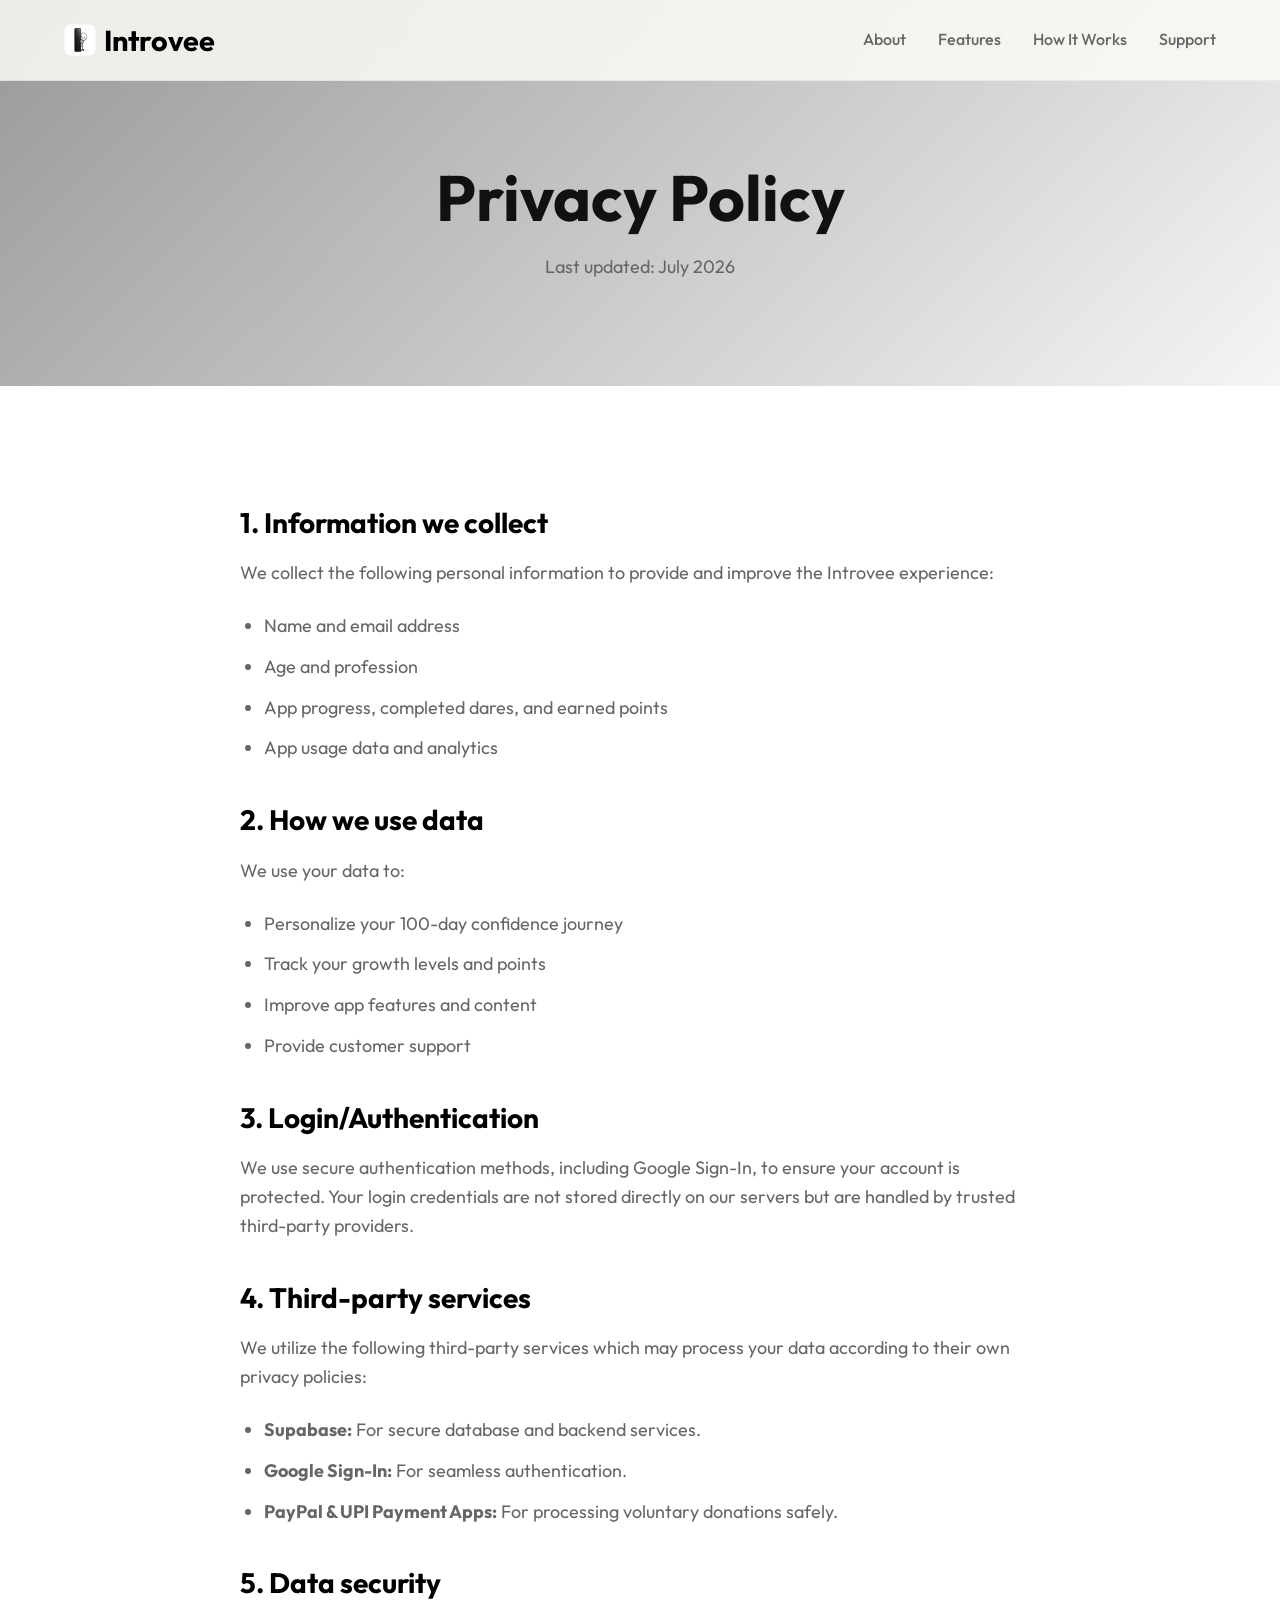
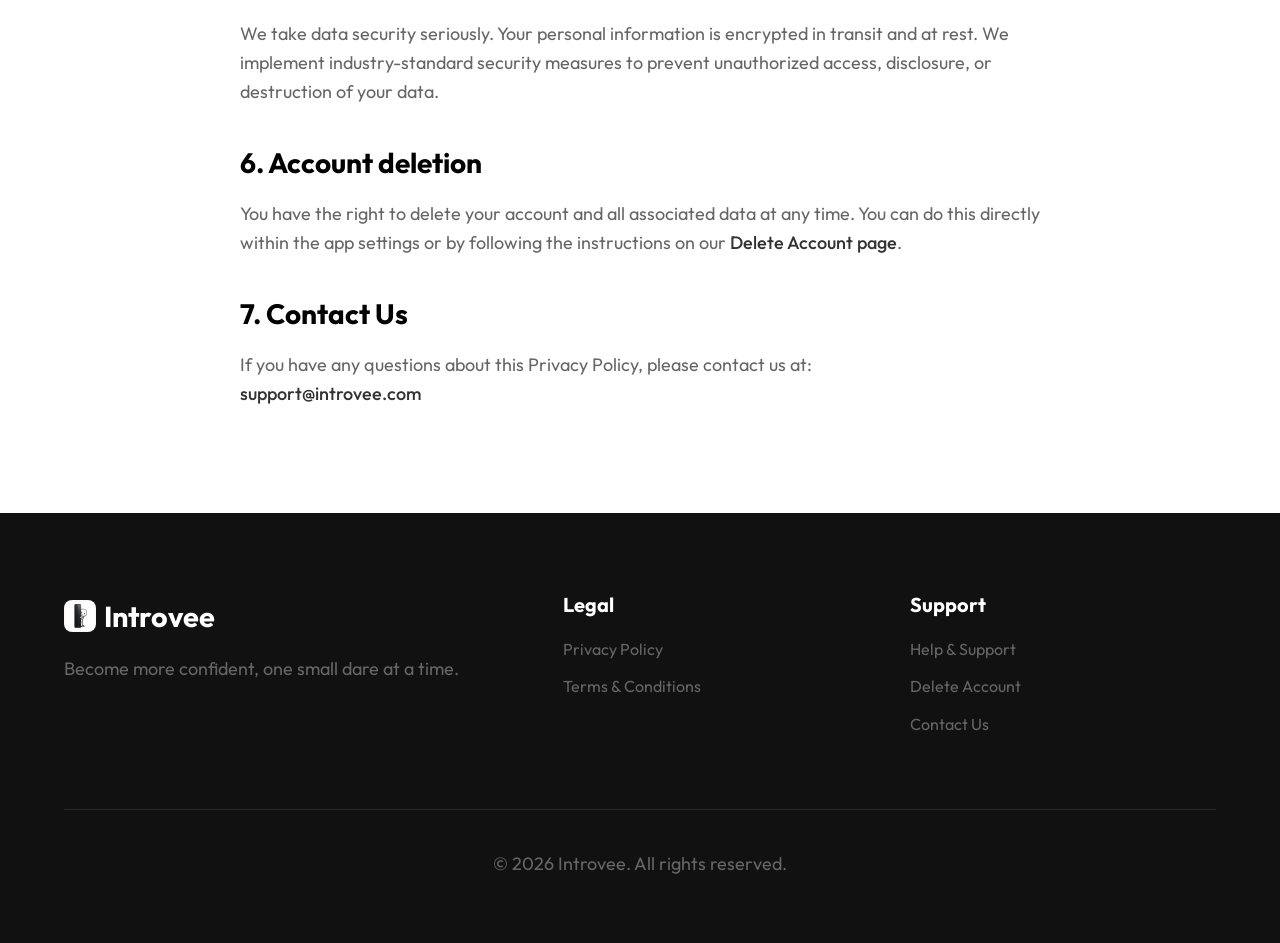
==== privacy-policy/index.html @ fe0bdd12 "Initial commit" ====
<!DOCTYPE html>
<html lang="en">
<head>
  <meta charset="UTF-8">
  <meta name="viewport" content="width=device-width, initial-scale=1.0">
  <title>Privacy Policy | Introvee</title>
  <meta name="description" content="Privacy Policy for Introvee app.">
  <link rel="icon" type="image/png" href="../assets/icon.png">
  <link rel="stylesheet" href="../styles.css">
  <script>
    window.BASE_PATH = '..';
  </script>
</head>
<body>
  
  <div id="header-container"></div>

  <main>
    <section class="page-header">
      <div class="container">
        <h1>Privacy Policy</h1>
        <p>Last updated: July 2026</p>
      </div>
    </section>

    <section class="page-content">
      <div class="container">
        <div class="content-wrapper">
          
          <h2>1. Information we collect</h2>
          <p>We collect the following personal information to provide and improve the Introvee experience:</p>
          <ul>
            <li>Name and email address</li>
            <li>Age and profession</li>
            <li>App progress, completed dares, and earned points</li>
            <li>App usage data and analytics</li>
          </ul>

          <h2>2. How we use data</h2>
          <p>We use your data to:</p>
          <ul>
            <li>Personalize your 100-day confidence journey</li>
            <li>Track your growth levels and points</li>
            <li>Improve app features and content</li>
            <li>Provide customer support</li>
          </ul>

          <h2>3. Login/Authentication</h2>
          <p>We use secure authentication methods, including Google Sign-In, to ensure your account is protected. Your login credentials are not stored directly on our servers but are handled by trusted third-party providers.</p>

          <h2>4. Third-party services</h2>
          <p>We utilize the following third-party services which may process your data according to their own privacy policies:</p>
          <ul>
            <li><strong>Supabase:</strong> For secure database and backend services.</li>
            <li><strong>Google Sign-In:</strong> For seamless authentication.</li>
            <li><strong>PayPal & UPI Payment Apps:</strong> For processing voluntary donations safely.</li>
          </ul>

          <h2>5. Data security</h2>
          <p>We take data security seriously. Your personal information is encrypted in transit and at rest. We implement industry-standard security measures to prevent unauthorized access, disclosure, or destruction of your data.</p>

          <h2>6. Account deletion</h2>
          <p>You have the right to delete your account and all associated data at any time. You can do this directly within the app settings or by following the instructions on our <a href="../delete-account/index.html">Delete Account page</a>.</p>

          <h2>7. Contact Us</h2>
          <p>If you have any questions about this Privacy Policy, please contact us at:<br>
          <a href="mailto:support@introvee.com">support@introvee.com</a></p>

        </div>
      </div>
    </section>
  </main>

  <div id="footer-container"></div>
  
  <script src="../components.js"></script>
</body>
</html>
---- styles.css ----
@import url('https://fonts.googleapis.com/css2?family=Outfit:wght@300;400;500;600;700&display=swap');

:root {
  /* Grayscale palette */
  --color-primary: #333333;      /* Dark Gray */
  --color-primary-dark: #000000; /* Black */
  --color-primary-light: #999999; /* Light Gray */
  --color-secondary: #CCCCCC;    /* Very Light Gray */
  --color-background: #F5F5F5;   /* Light Gray Background */
  --color-surface: #FFFFFF;      /* Pure white for cards */
  --color-accent: #EAEAEA;       /* Light Accent */
  
  --color-text-dark: #111111;
  --color-text-muted: #666666;
  
  --shadow-sm: 0 2px 4px rgba(0, 0, 0, 0.05);
  --shadow-md: 0 10px 25px rgba(0, 0, 0, 0.1);
  --shadow-lg: 0 20px 40px rgba(0, 0, 0, 0.15);
  
  --border-radius-sm: 12px;
  --border-radius-md: 20px;
  --border-radius-lg: 32px;
  
  --spacing-section: 80px;
  --transition-smooth: all 0.3s cubic-bezier(0.25, 0.8, 0.25, 1);
}

/* Reset & Global */
* {
  margin: 0;
  padding: 0;
  box-sizing: border-box;
}

body {
  font-family: 'Outfit', sans-serif;
  background-color: var(--color-background);
  color: var(--color-text-dark);
  line-height: 1.6;
  overflow-x: hidden;
  -webkit-font-smoothing: antialiased;
}

a {
  text-decoration: none;
  color: inherit;
  transition: var(--transition-smooth);
}

/* Typography */
h1, h2, h3, h4 {
  font-weight: 700;
  line-height: 1.2;
  color: var(--color-text-dark);
}

h1 {
  font-size: clamp(2.5rem, 5vw, 4rem);
  margin-bottom: 1rem;
}

h2 {
  font-size: clamp(2rem, 4vw, 3rem);
  margin-bottom: 1.5rem;
  text-align: center;
}

p {
  font-size: 1.125rem;
  color: var(--color-text-muted);
  margin-bottom: 1.5rem;
}

/* Layout */
.container {
  width: 100%;
  max-width: 1200px;
  margin: 0 auto;
  padding: 0 24px;
}

section {
  padding: var(--spacing-section) 0;
}

/* Buttons */
.btn {
  display: inline-flex;
  align-items: center;
  justify-content: center;
  padding: 14px 28px;
  border-radius: 50px;
  font-weight: 600;
  font-size: 1.125rem;
  cursor: pointer;
  border: none;
  transition: var(--transition-smooth);
}

.btn-primary {
  background-color: var(--color-primary);
  color: white;
  box-shadow: 0 4px 15px rgba(0, 0, 0, 0.2);
}

.btn-primary:hover {
  background-color: var(--color-primary-dark);
  transform: translateY(-2px);
  box-shadow: 0 8px 25px rgba(0, 0, 0, 0.3);
}

.btn-disabled {
  background-color: #E2E8F0;
  color: #A0AEC0;
  cursor: not-allowed;
  box-shadow: none;
}

.btn-disabled:hover {
  transform: none;
}

/* Header */
.site-header {
  position: fixed;
  top: 0;
  left: 0;
  width: 100%;
  z-index: 100;
  background: rgba(253, 251, 247, 0.85);
  backdrop-filter: blur(12px);
  border-bottom: 1px solid rgba(0,0,0,0.05);
  transition: var(--transition-smooth);
}

.site-header .container {
  display: flex;
  align-items: center;
  justify-content: space-between;
  height: 80px;
}

.logo {
  font-size: 1.8rem;
  font-weight: 700;
  color: var(--color-primary-dark);
  display: flex;
  align-items: center;
  gap: 8px;
}

.logo-icon-img {
  width: 32px;
  height: 32px;
  border-radius: 8px;
  object-fit: cover;
}

.nav-links {
  display: flex;
  gap: 32px;
  list-style: none;
}

.nav-links a {
  font-weight: 500;
  color: var(--color-text-muted);
}

.nav-links a:hover {
  color: var(--color-primary);
}

.mobile-menu-toggle {
  display: none;
  background: none;
  border: none;
  font-size: 1.5rem;
  color: var(--color-text-dark);
  cursor: pointer;
}

/* Hero Section */
.hero {
  padding-top: 160px;
  padding-bottom: 80px;
  text-align: center;
  position: relative;
  overflow: hidden;
}

.hero::before {
  content: '';
  position: absolute;
  top: -10%;
  left: -5%;
  width: 500px;
  height: 500px;
  background: radial-gradient(circle, var(--color-primary-light) 0%, transparent 70%);
  opacity: 0.3;
  z-index: -1;
  border-radius: 50%;
}

.hero::after {
  content: '';
  position: absolute;
  top: 20%;
  right: -10%;
  width: 600px;
  height: 600px;
  background: radial-gradient(circle, var(--color-secondary) 0%, transparent 70%);
  opacity: 0.2;
  z-index: -1;
  border-radius: 50%;
}

.hero-content {
  max-width: 800px;
  margin: 0 auto;
}

.age-notice-pill {
  display: inline-block;
  padding: 6px 16px;
  background-color: var(--color-accent);
  color: var(--color-text-dark);
  border-radius: 50px;
  font-size: 0.875rem;
  font-weight: 600;
  margin-bottom: 24px;
}

.hero-mockup {
  margin-top: 60px;
  position: relative;
  max-width: 320px;
  margin-left: auto;
  margin-right: auto;
}

.hero-mockup img {
  width: 100%;
  border-radius: 40px;
  box-shadow: var(--shadow-lg);
  border: 8px solid var(--color-surface);
  animation: float 6s ease-in-out infinite;
}

@keyframes float {
  0% { transform: translateY(0px); }
  50% { transform: translateY(-20px); }
  100% { transform: translateY(0px); }
}

/* About Section */
.about {
  background-color: var(--color-surface);
  padding: 100px 0;
}

.about-card {
  max-width: 800px;
  margin: 0 auto;
  text-align: center;
  padding: 40px;
  background: linear-gradient(135deg, var(--color-background) 0%, var(--color-surface) 100%);
  border-radius: var(--border-radius-lg);
  box-shadow: var(--shadow-md);
  border: 1px solid rgba(0, 0, 0, 0.05);
}

.about-card p {
  font-size: 1.25rem;
  color: var(--color-text-dark);
  margin-bottom: 0;
}

/* Features Section */
.features {
  background-color: var(--color-background);
}

.features-grid {
  display: grid;
  grid-template-columns: repeat(auto-fit, minmax(280px, 1fr));
  gap: 30px;
  margin-top: 50px;
}

.feature-card {
  background-color: var(--color-surface);
  padding: 40px 30px;
  border-radius: var(--border-radius-md);
  box-shadow: var(--shadow-sm);
  transition: var(--transition-smooth);
  border: 1px solid transparent;
  text-align: center;
}

.feature-card:hover {
  transform: translateY(-5px);
  box-shadow: var(--shadow-md);
  border-color: var(--color-primary-light);
}

.feature-icon {
  width: 64px;
  height: 64px;
  margin: 0 auto 20px;
  background-color: var(--color-primary-light);
  border-radius: 50%;
  display: flex;
  align-items: center;
  justify-content: center;
  font-size: 2rem;
  color: white;
}

.feature-card h3 {
  margin-bottom: 12px;
  font-size: 1.25rem;
}

.feature-card p {
  font-size: 1rem;
  margin-bottom: 0;
}

/* How It Works Section */
.how-it-works {
  background-color: var(--color-surface);
}

.steps-container {
  display: flex;
  flex-direction: column;
  gap: 30px;
  max-width: 800px;
  margin: 50px auto 0;
}

.step {
  display: flex;
  align-items: center;
  background-color: var(--color-background);
  padding: 30px;
  border-radius: var(--border-radius-md);
  box-shadow: var(--shadow-sm);
}

.step-number {
  width: 60px;
  height: 60px;
  flex-shrink: 0;
  background-color: var(--color-primary);
  color: white;
  border-radius: 50%;
  display: flex;
  align-items: center;
  justify-content: center;
  font-size: 1.5rem;
  font-weight: 700;
  margin-right: 30px;
}

.step-content h3 {
  margin-bottom: 8px;
}

.step-content p {
  margin-bottom: 0;
}

/* Safety & Support Sections */
.safety-support {
  background: linear-gradient(to bottom, var(--color-background), var(--color-accent));
}

.split-grid {
  display: grid;
  grid-template-columns: 1fr 1fr;
  gap: 40px;
}

.info-card {
  background-color: var(--color-surface);
  padding: 40px;
  border-radius: var(--border-radius-lg);
  box-shadow: var(--shadow-md);
}

.info-card h3 {
  font-size: 1.5rem;
  margin-bottom: 20px;
  color: var(--color-primary-dark);
}

.info-card p, .info-card ul {
  font-size: 1.05rem;
}

.info-card ul {
  list-style-type: none;
  margin-top: 16px;
}

.info-card li {
  margin-bottom: 12px;
  display: flex;
  align-items: center;
}

.info-card li::before {
  content: '✓';
  color: var(--color-primary);
  font-weight: bold;
  margin-right: 10px;
}

/* Footer */
.site-footer {
  background-color: var(--color-text-dark);
  color: white;
  padding: 80px 0 40px;
}

.footer-grid {
  display: grid;
  grid-template-columns: 1.5fr 1fr 1fr;
  gap: 40px;
  margin-bottom: 60px;
}

.footer-brand .logo {
  color: white;
  margin-bottom: 16px;
}

.footer-brand p {
  color: var(--color-text-muted);
}

.footer-links h4 {
  color: white;
  margin-bottom: 20px;
  font-size: 1.25rem;
}

.footer-links ul {
  list-style: none;
}

.footer-links li {
  margin-bottom: 12px;
}

.footer-links a {
  color: var(--color-text-muted);
  transition: var(--transition-smooth);
}

.footer-links a:hover {
  color: white;
  padding-left: 5px;
}

.footer-bottom {
  text-align: center;
  padding-top: 40px;
  border-top: 1px solid rgba(255,255,255,0.1);
  color: var(--color-text-muted);
}

/* Pages (Privacy, Terms, etc.) */
.page-header {
  padding: 160px 0 80px;
  background: linear-gradient(135deg, var(--color-primary-light) 0%, var(--color-background) 100%);
  text-align: center;
}

.page-header h1 {
  margin-bottom: 16px;
}

.page-content {
  padding: 80px 0;
  background-color: var(--color-surface);
}

.content-wrapper {
  max-width: 800px;
  margin: 0 auto;
}

.content-wrapper h2 {
  text-align: left;
  font-size: 1.75rem;
  margin-top: 40px;
  margin-bottom: 20px;
  color: var(--color-primary-dark);
}

.content-wrapper p, .content-wrapper ul {
  margin-bottom: 24px;
}

.content-wrapper ul {
  padding-left: 24px;
  color: var(--color-text-muted);
  font-size: 1.125rem;
}

.content-wrapper li {
  margin-bottom: 12px;
}

.content-wrapper a {
  color: var(--color-primary);
  font-weight: 500;
}

.content-wrapper a:hover {
  text-decoration: underline;
}

/* Mobile Responsive */
@media (max-width: 992px) {
  .split-grid {
    grid-template-columns: 1fr;
  }
}

@media (max-width: 768px) {
  .nav-links {
    position: fixed;
    top: 80px;
    left: 0;
    width: 100%;
    background-color: var(--color-surface);
    flex-direction: column;
    padding: 20px;
    box-shadow: var(--shadow-md);
    transform: translateY(-100%);
    opacity: 0;
    pointer-events: none;
    transition: var(--transition-smooth);
    text-align: center;
  }
  
  .nav-links.active {
    transform: translateY(0);
    opacity: 1;
    pointer-events: auto;
  }
  
  .mobile-menu-toggle {
    display: block;
  }
  
  .hero h1 {
    font-size: 2.5rem;
  }
  
  .footer-grid {
    grid-template-columns: 1fr;
    text-align: center;
  }
  
  .footer-links a:hover {
    padding-left: 0;
  }
  
  .step {
    flex-direction: column;
    text-align: center;
  }
  
  .step-number {
    margin-right: 0;
    margin-bottom: 20px;
  }
}
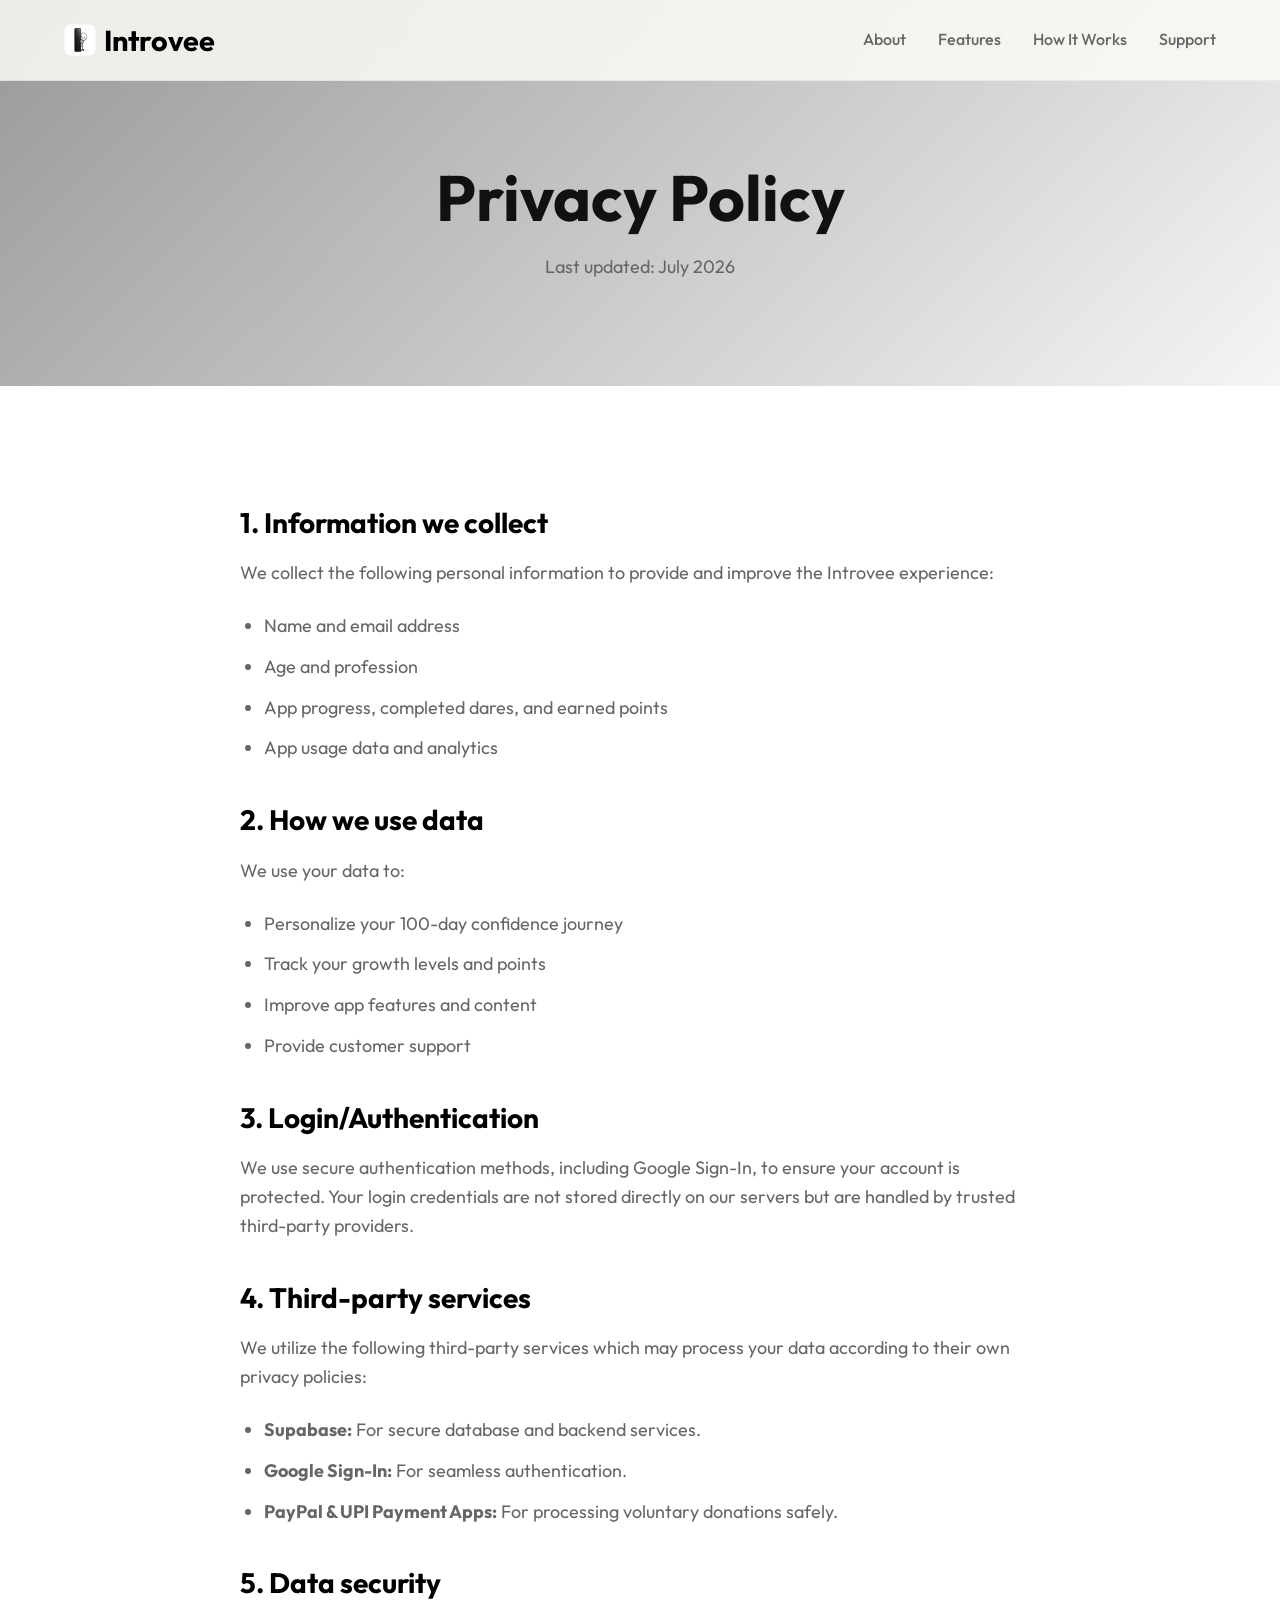
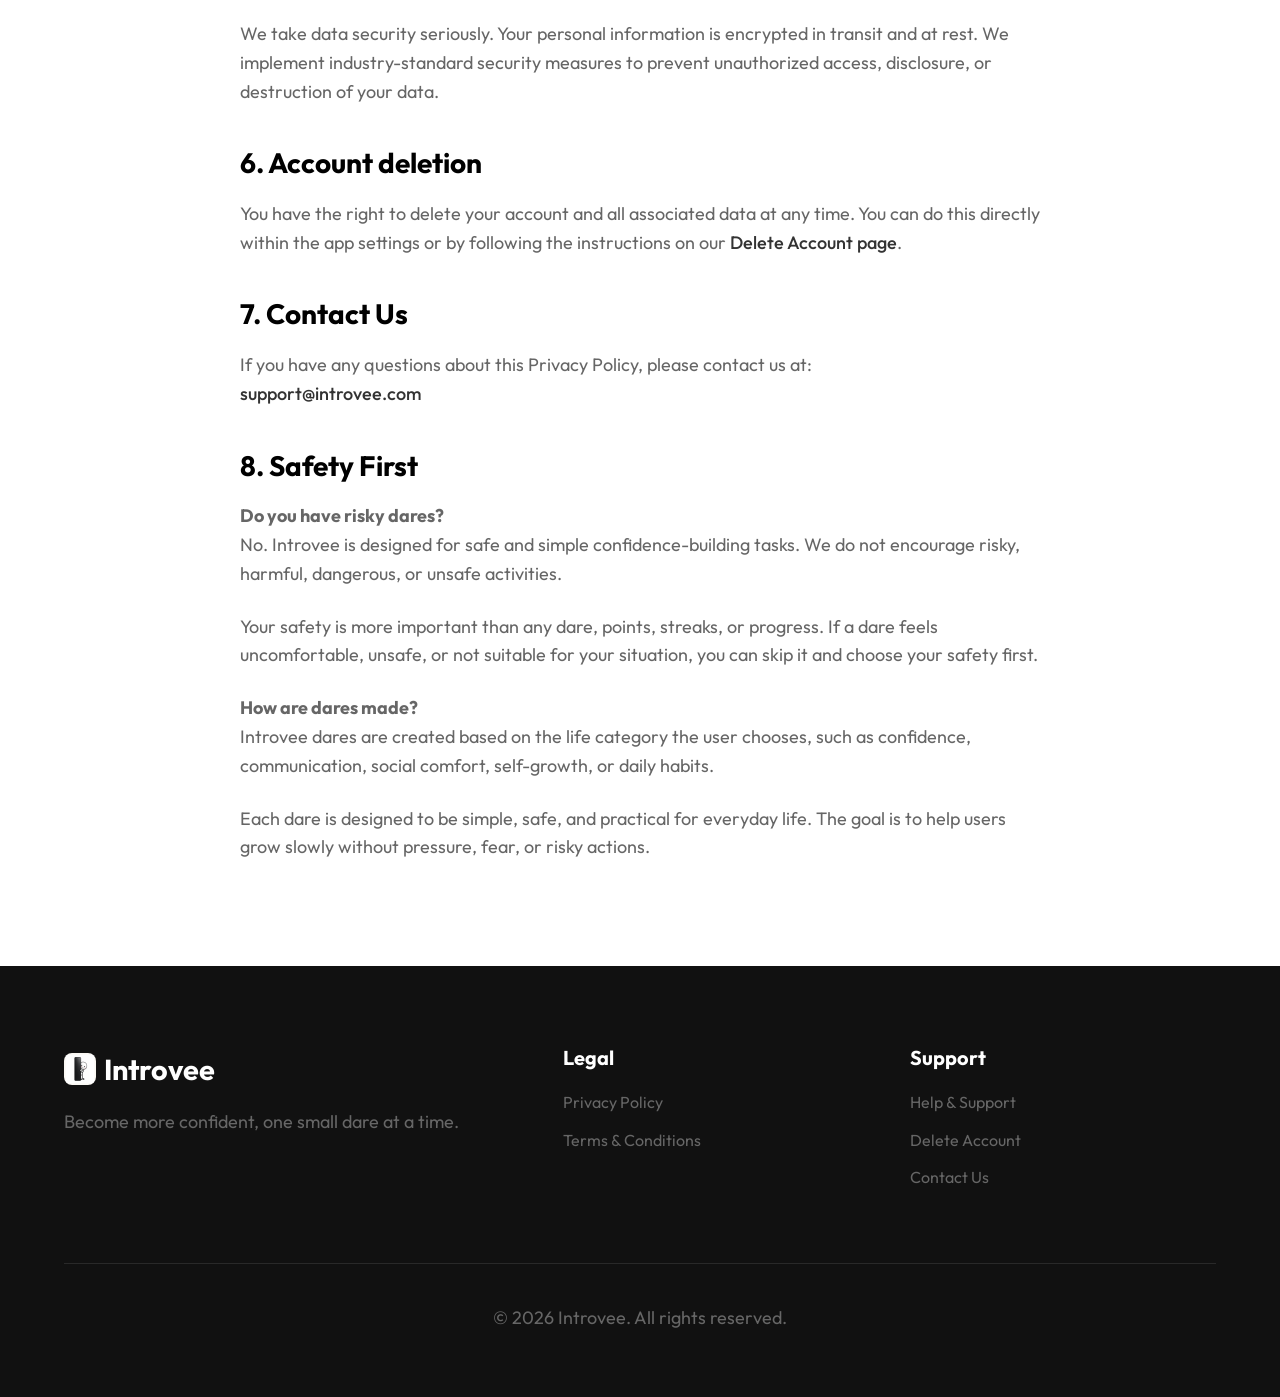
==== commit e824334b: "Update index.html" ====
--- a/privacy-policy/index.html
+++ b/privacy-policy/index.html
@@ -66,6 +66,15 @@
           <p>If you have any questions about this Privacy Policy, please contact us at:<br>
           <a href="mailto:support@introvee.com">support@introvee.com</a></p>
 
+          <h2>8. Safety First</h2>
+          <p><strong>Do you have risky dares?</strong><br>
+          No. Introvee is designed for safe and simple confidence-building tasks. We do not encourage risky, harmful, dangerous, or unsafe activities.</p>
+          <p>Your safety is more important than any dare, points, streaks, or progress. If a dare feels uncomfortable, unsafe, or not suitable for your situation, you can skip it and choose your safety first.</p>
+
+          <p><strong>How are dares made?</strong><br>
+          Introvee dares are created based on the life category the user chooses, such as confidence, communication, social comfort, self-growth, or daily habits.</p>
+          <p>Each dare is designed to be simple, safe, and practical for everyday life. The goal is to help users grow slowly without pressure, fear, or risky actions.</p>
+
         </div>
       </div>
     </section>
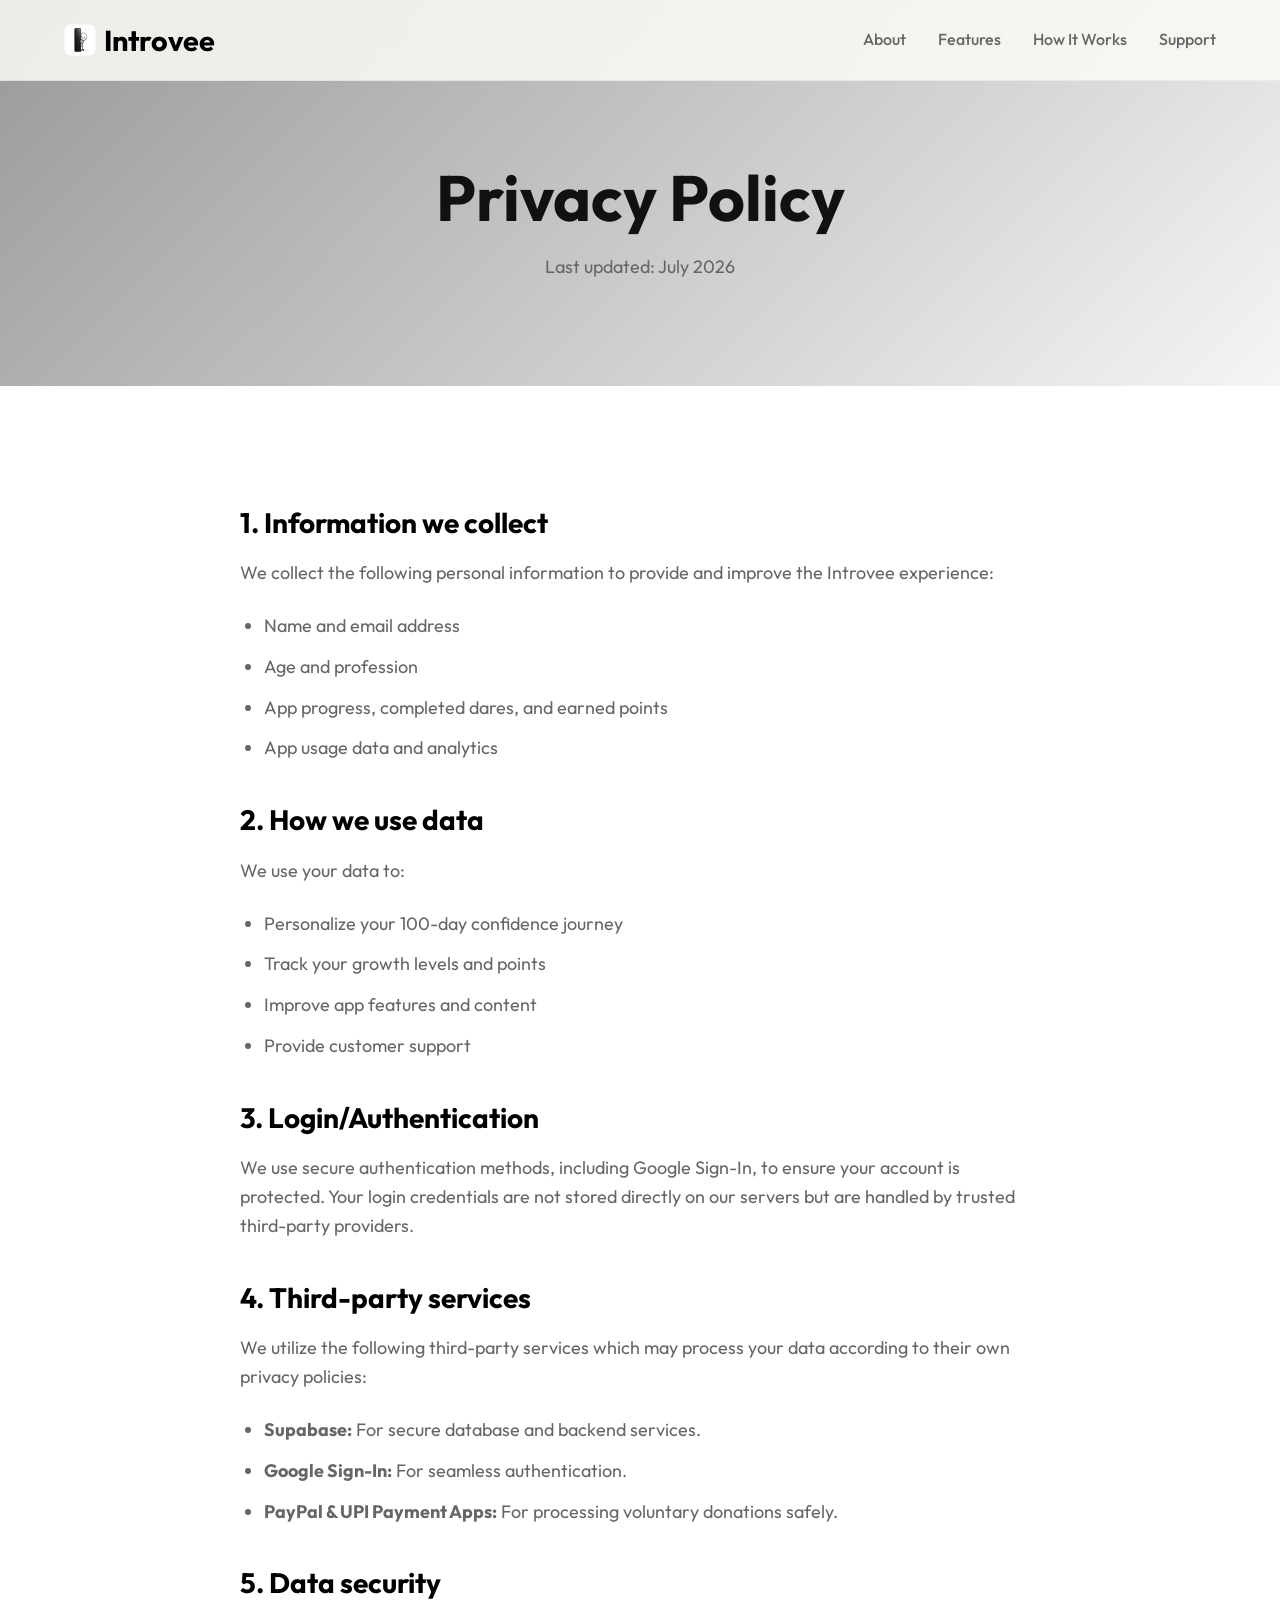
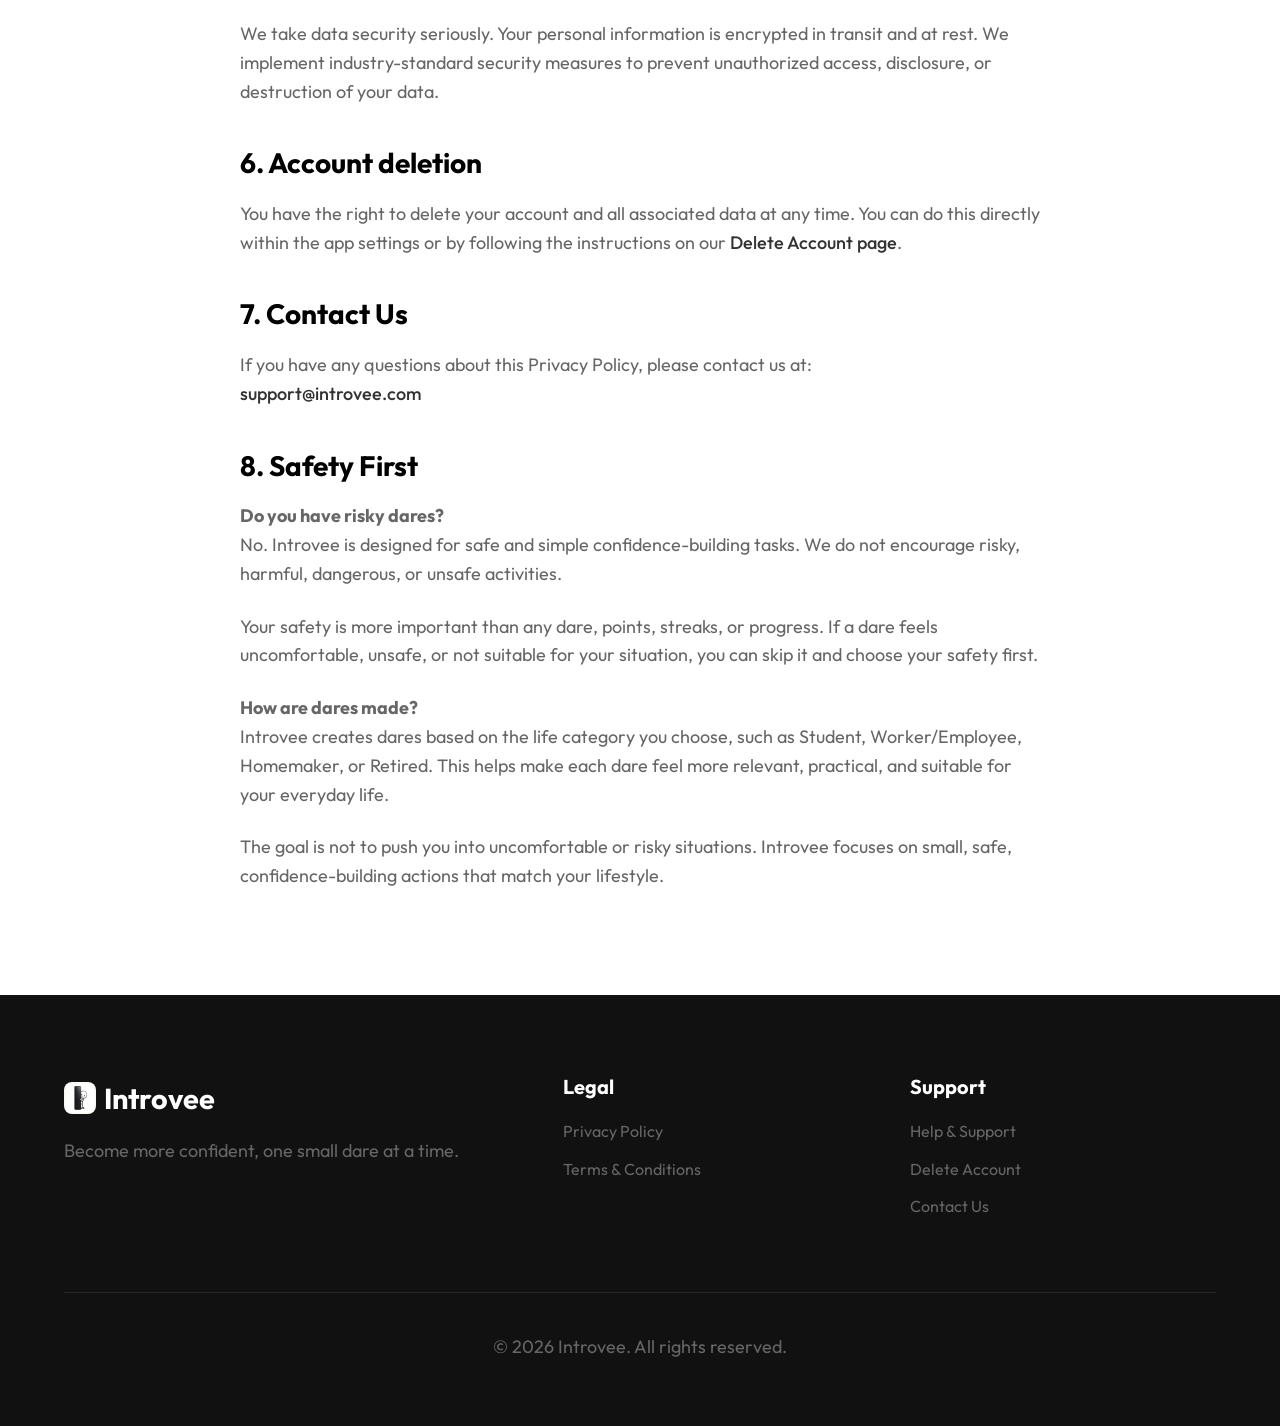
==== commit 35eff67e: "Update index.html" ====
--- a/privacy-policy/index.html
+++ b/privacy-policy/index.html
@@ -60,7 +60,7 @@
           <p>We take data security seriously. Your personal information is encrypted in transit and at rest. We implement industry-standard security measures to prevent unauthorized access, disclosure, or destruction of your data.</p>
 
           <h2>6. Account deletion</h2>
-          <p>You have the right to delete your account and all associated data at any time. You can do this directly within the app settings or by following the instructions on our <a href="../delete-account/index.html">Delete Account page</a>.</p>
+          <p>You have the right to delete your account and all associated data at any time. You can do this directly within the app settings or by following the instructions on our <a href="/delete-account">Delete Account page</a>.</p>
 
           <h2>7. Contact Us</h2>
           <p>If you have any questions about this Privacy Policy, please contact us at:<br>
@@ -71,9 +71,9 @@
           No. Introvee is designed for safe and simple confidence-building tasks. We do not encourage risky, harmful, dangerous, or unsafe activities.</p>
           <p>Your safety is more important than any dare, points, streaks, or progress. If a dare feels uncomfortable, unsafe, or not suitable for your situation, you can skip it and choose your safety first.</p>
 
-          <p><strong>How are dares made?</strong><br>
-          Introvee dares are created based on the life category the user chooses, such as confidence, communication, social comfort, self-growth, or daily habits.</p>
-          <p>Each dare is designed to be simple, safe, and practical for everyday life. The goal is to help users grow slowly without pressure, fear, or risky actions.</p>
+           <p><strong>How are dares made?</strong><br>
+          Introvee creates dares based on the life category you choose, such as Student, Worker/Employee, Homemaker, or Retired. This helps make each dare feel more relevant, practical, and suitable for your everyday life.</p>
+          <p>The goal is not to push you into uncomfortable or risky situations. Introvee focuses on small, safe, confidence-building actions that match your lifestyle.</p>
 
         </div>
       </div>
